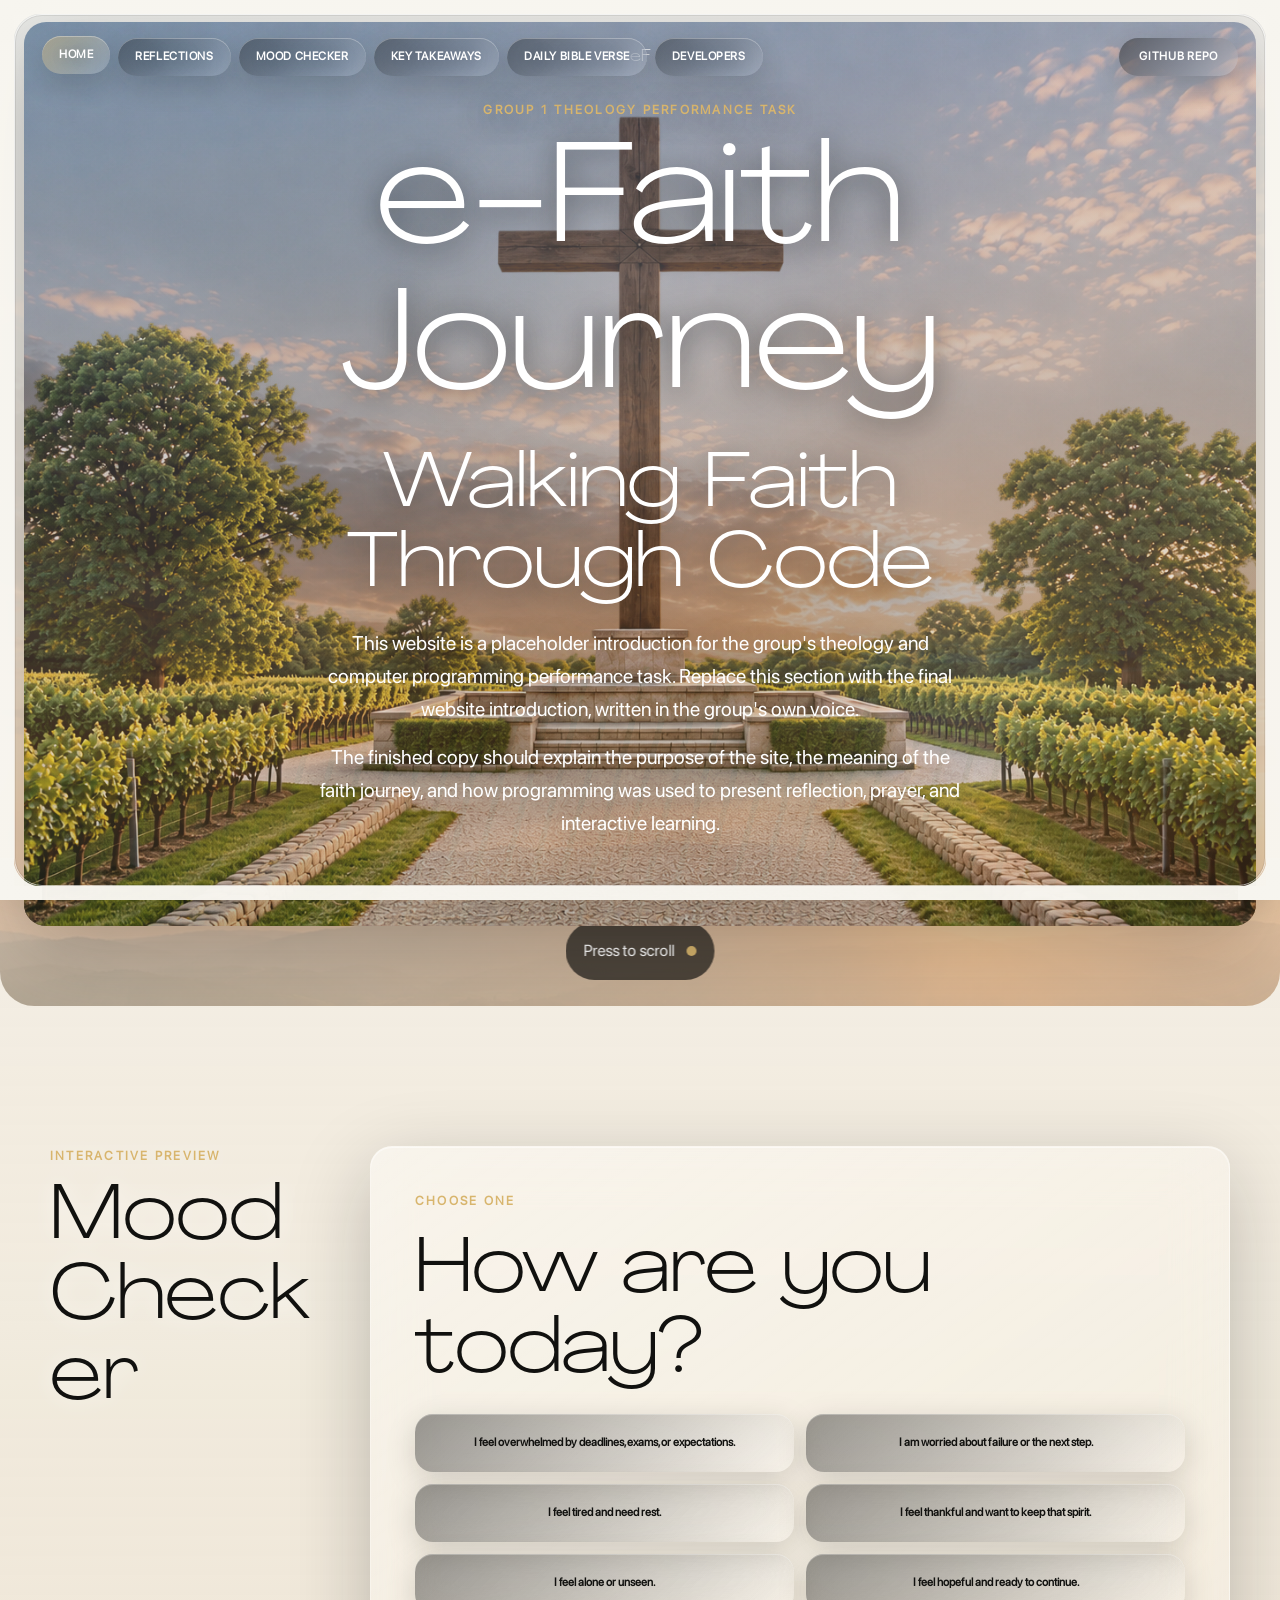
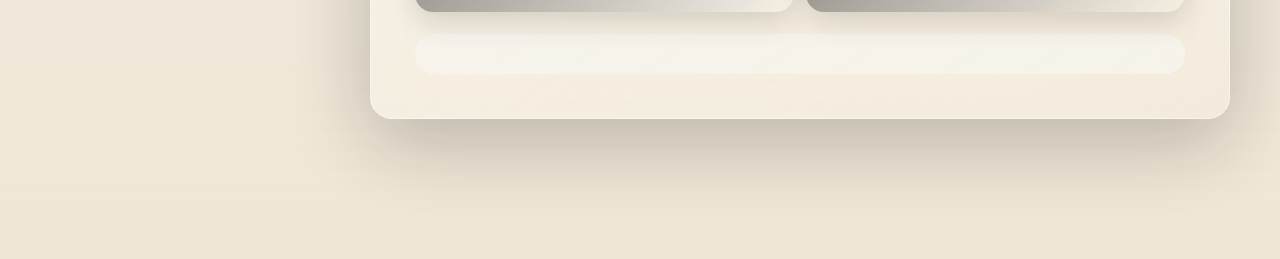
==== index.html @ 8f9a9a92 "Polish site layout and page interactions" ====
<!DOCTYPE html>
<html lang="en">
<head>
    <meta charset="UTF-8">
    <meta name="viewport" content="width=device-width, initial-scale=1.0">
    <title>e-Faith Journey | Home</title>
    <link rel="stylesheet" href="src/css/base.css?v=20260903">
    <link rel="stylesheet" href="src/css/components.css?v=20260903">
    <link rel="stylesheet" href="src/css/pages.css?v=20260903">
</head>
<body data-page="home">
    <div class="page-transition" aria-hidden="true"></div>

    <main>
        <section class="hero home-hero" id="top">
            <div class="hero-card-shell">
                <div class="hero-chrome">
                    <nav class="toc glass-stack" aria-label="Table of contents">
                        <a href="index.html" aria-current="page">HOME</a>
                        <a href="reflections.html">REFLECTIONS</a>
                        <a href="mood-checker.html">MOOD CHECKER</a>
                        <a href="key-takeaways.html">KEY TAKEAWAYS</a>
                        <a href="daily-verse.html">DAILY BIBLE VERSE</a>
                        <a href="developers.html">DEVELOPERS</a>
                    </nav>
                    <span class="hero-monogram" aria-hidden="true">eF</span>
                    <a class="repo-pill" href="https://github.com/sebidc/efaith-journey" target="_blank" rel="noopener">GITHUB REPO</a>
                </div>
                <div class="hero-scene">
                    <img class="hero-cross" src="assets/images/vineyard-cross.jpg" alt="" aria-hidden="true">
                    <div class="hero-scene-copy">
                        <p class="kicker">Group 1 Theology Performance Task</p>
                        <div data-md="content/home.md" data-md-select="title"></div>
                        <div class="hero-copy" data-md="content/home.md" data-md-select="intro"></div>
                    </div>
                </div>
            </div>
            <a class="scroll-indicator" href="#mood-preview" aria-label="Scroll to Mood Checker preview">
                <span>Press to scroll</span>
                <span class="scroll-dot" aria-hidden="true"></span>
            </a>
        </section>

        <section class="section-grid" id="mood-preview">
            <div class="section-heading">
                <p class="kicker">Interactive Preview</p>
                <h2>Mood Checker</h2>
            </div>
            <div class="glass-panel wide">
                <div class="mood-shell compact" data-mood-preview></div>
            </div>
        </section>
    </main>

    <script src="src/js/content.js?v=20260903"></script>
    <script src="src/js/interactions.js?v=20260903"></script>
    <script src="src/js/mood.js?v=20260903"></script>
</body>
</html>
---- src/css/base.css ----
@font-face {
    font-family: "Agrandir Wide";
    src: url("../../assets/fonts/Agrandir-WideLight.otf") format("opentype");
    font-weight: 300;
    font-style: normal;
    font-display: swap;
}

@font-face {
    font-family: "SF Pro Local";
    src: url("../../assets/fonts/SF-Pro-Display-Regular.otf") format("opentype");
    font-weight: 400;
    font-style: normal;
    font-display: swap;
}

:root {
    --ink: #11110f;
    --pearl: #f7f5ef;
    --vine: #586b45;
    --olive: #26321f;
    --gold: #d8b56d;
    --sand: #e8dac2;
    --blue: #0071e3;
    --white-glass: rgba(255, 255, 255, 0.18);
    --dark-glass: rgba(17, 17, 15, 0.52);
    --line-light: rgba(255, 255, 255, 0.34);
    --line-dark: rgba(17, 17, 15, 0.14);
    --shadow-soft: 0 24px 80px rgba(17, 17, 15, 0.24);
    --shadow-tight: 0 14px 40px rgba(17, 17, 15, 0.18);
    --radius: 22px;
    --radius-small: 8px;
    --display: "Agrandir Wide", "SF Pro Local", -apple-system, BlinkMacSystemFont, "Segoe UI", sans-serif;
    --body: "SF Pro Local", -apple-system, BlinkMacSystemFont, "Segoe UI", sans-serif;
}

* {
    box-sizing: border-box;
}

html {
    color: var(--ink);
    background: var(--pearl);
    font-family: var(--body);
    scroll-behavior: smooth;
    text-size-adjust: 100%;
}

body {
    min-height: 100vh;
    margin: 0;
    background:
        linear-gradient(180deg, rgba(247, 245, 239, 0.92), rgba(232, 218, 194, 0.55)),
        url("../../assets/images/dawn-sky.jpg") center top / cover fixed;
    color: var(--ink);
    overflow-x: hidden;
}

body::before {
    content: "";
    position: fixed;
    inset: 0;
    z-index: -1;
    background:
        radial-gradient(circle at 20% 14%, rgba(216, 181, 109, 0.2), transparent 34%),
        linear-gradient(135deg, rgba(38, 50, 31, 0.72), rgba(247, 245, 239, 0.28) 42%, rgba(216, 181, 109, 0.22));
}

.site-frame {
    --frame-size: 14px;
    --frame-radius: 28px;
    --frame-fill: rgba(247, 245, 239, 0.98);
    position: fixed;
    inset: 0;
    z-index: 998;
    pointer-events: none;
    border: 0;
    border-radius: 0;
    box-shadow: 0 0 38px rgba(17, 17, 15, 0.12);
}

.site-frame::before {
    content: "";
    position: absolute;
    inset: 0;
    background:
        linear-gradient(var(--frame-fill), var(--frame-fill)) top / 100% var(--frame-size) no-repeat,
        linear-gradient(var(--frame-fill), var(--frame-fill)) bottom / 100% var(--frame-size) no-repeat,
        linear-gradient(var(--frame-fill), var(--frame-fill)) left / var(--frame-size) 100% no-repeat,
        linear-gradient(var(--frame-fill), var(--frame-fill)) right / var(--frame-size) 100% no-repeat,
        radial-gradient(circle at calc(var(--frame-size) + var(--frame-radius)) calc(var(--frame-size) + var(--frame-radius)), transparent 0 var(--frame-radius), var(--frame-fill) calc(var(--frame-radius) + 1px)) top left / calc(var(--frame-size) + var(--frame-radius)) calc(var(--frame-size) + var(--frame-radius)) no-repeat,
        radial-gradient(circle at calc(100% - var(--frame-size) - var(--frame-radius)) calc(var(--frame-size) + var(--frame-radius)), transparent 0 var(--frame-radius), var(--frame-fill) calc(var(--frame-radius) + 1px)) top right / calc(var(--frame-size) + var(--frame-radius)) calc(var(--frame-size) + var(--frame-radius)) no-repeat,
        radial-gradient(circle at calc(var(--frame-size) + var(--frame-radius)) calc(100% - var(--frame-size) - var(--frame-radius)), transparent 0 var(--frame-radius), var(--frame-fill) calc(var(--frame-radius) + 1px)) bottom left / calc(var(--frame-size) + var(--frame-radius)) calc(var(--frame-size) + var(--frame-radius)) no-repeat,
        radial-gradient(circle at calc(100% - var(--frame-size) - var(--frame-radius)) calc(100% - var(--frame-size) - var(--frame-radius)), transparent 0 var(--frame-radius), var(--frame-fill) calc(var(--frame-radius) + 1px)) bottom right / calc(var(--frame-size) + var(--frame-radius)) calc(var(--frame-size) + var(--frame-radius)) no-repeat;
}

.site-frame::after {
    content: "";
    position: absolute;
    inset: var(--frame-size);
    border: 1px solid rgba(255, 255, 255, 0.62);
    border-radius: var(--frame-radius);
    box-shadow: inset 0 0 0 1px rgba(17, 17, 15, 0.08);
}

main {
    min-height: 100vh;
}

a {
    color: inherit;
}

img {
    display: block;
    max-width: 100%;
}

button,
input,
select,
textarea {
    font: inherit;
}

button {
    cursor: pointer;
}

::selection {
    background: rgba(216, 181, 109, 0.45);
}

.page-transition {
    position: fixed;
    inset: 0;
    z-index: 999;
    pointer-events: none;
    background:
        radial-gradient(circle at 50% 50%, rgba(216, 181, 109, 0.28), transparent 34%),
        rgba(247, 245, 239, 0.74);
    opacity: 0;
    backdrop-filter: blur(0);
    -webkit-backdrop-filter: blur(0);
    transition: opacity 260ms ease, backdrop-filter 260ms ease, -webkit-backdrop-filter 260ms ease;
}

body.is-leaving .page-transition {
    opacity: 1;
    backdrop-filter: blur(18px);
    -webkit-backdrop-filter: blur(18px);
}

.kicker {
    margin: 0 0 12px;
    color: var(--gold);
    font-size: 0.78rem;
    font-weight: 700;
    letter-spacing: 0.18em;
    text-transform: uppercase;
}

h1,
h2,
h3 {
    margin: 0;
    line-height: 1.04;
    max-width: 100%;
    overflow-wrap: anywhere;
}

h1,
h2 {
    font-family: var(--display);
    font-weight: 300;
}

h1 {
    max-width: 900px;
    font-size: clamp(3.2rem, 12vw, 8.8rem);
}

h2 {
    font-size: clamp(2.1rem, 6vw, 5rem);
}

h3 {
    font-size: 1.2rem;
}

p {
    margin: 0;
    line-height: 1.65;
}

.markdown {
    display: grid;
    gap: 16px;
    max-width: 100%;
}

.markdown h1,
.markdown h2 {
    margin-bottom: 4px;
}

.markdown ul,
.markdown ol {
    margin: 0;
    padding-left: 1.2em;
    line-height: 1.65;
}

.markdown blockquote {
    margin: 0;
    padding: 14px 16px;
    border-left: 3px solid var(--gold);
    background: rgba(255, 255, 255, 0.32);
    border-radius: 0 var(--radius-small) var(--radius-small) 0;
}

.loading-copy {
    color: rgba(17, 17, 15, 0.62);
}

@media (prefers-reduced-motion: reduce) {
    *,
    *::before,
    *::after {
        animation-duration: 1ms !important;
        scroll-behavior: auto !important;
        transition-duration: 1ms !important;
    }
}

@media (max-width: 760px) {
    body {
        background-attachment: scroll;
    }

    h1 {
        font-size: clamp(2.7rem, 17vw, 5rem);
    }

    .site-frame {
        --frame-size: 8px;
        --frame-radius: 20px;
        box-shadow: 0 0 28px rgba(17, 17, 15, 0.12);
    }
}
---- src/css/components.css ----
.toc {
    position: static;
    z-index: 100;
    width: auto;
    transform: none;
}

.glass-stack {
    display: flex;
    flex-direction: row;
    justify-content: flex-start;
    gap: 8px;
    padding: 0;
    border-radius: 0;
    background: transparent;
    backdrop-filter: none;
    -webkit-backdrop-filter: none;
}

.glass-stack a,
.glass-button,
.option-button,
.takeaway-form button,
.repo-pill {
    display: inline-flex;
    align-items: center;
    justify-content: center;
    min-height: 36px;
    padding: 8px 16px;
    border: 0;
    border-radius: 999px;
    background: linear-gradient(135deg, rgba(17, 17, 15, 0.42), rgba(255, 255, 255, 0.1));
    color: #fff;
    text-decoration: none;
    font-size: 0.72rem;
    font-weight: 800;
    line-height: 1;
    letter-spacing: 0.05em;
    text-transform: uppercase;
    backdrop-filter: blur(22px) saturate(1.4);
    -webkit-backdrop-filter: blur(22px) saturate(1.4);
    box-shadow: 0 8px 30px rgba(17, 17, 15, 0.16), inset 0 1px 0 rgba(255, 255, 255, 0.28);
    transition: transform 220ms ease, background 220ms ease, border-color 220ms ease;
}

.glass-stack a {
    min-height: 34px;
    padding: 10px 14px;
    border-radius: 0;
    background: transparent;
    box-shadow: none;
    backdrop-filter: none;
    -webkit-backdrop-filter: none;
    text-shadow: 0 2px 18px rgba(17, 17, 15, 0.46);
    white-space: nowrap;
}

.glass-stack a:hover,
.glass-stack a[aria-current="page"],
.glass-button:hover,
.option-button:hover,
.option-button[aria-pressed="true"],
.repo-pill:hover {
    transform: translateY(-2px);
    background: linear-gradient(135deg, rgba(216, 181, 109, 0.42), rgba(255, 255, 255, 0.14));
}

.glass-stack a:hover,
.glass-stack a[aria-current="page"] {
    background: transparent;
    color: var(--gold);
}

.glass-panel {
    border: 1px solid rgba(255, 255, 255, 0.36);
    border-radius: var(--radius);
    background: linear-gradient(145deg, rgba(255, 255, 255, 0.42), rgba(255, 255, 255, 0.18));
    box-shadow: var(--shadow-soft), inset 0 1px 0 rgba(255, 255, 255, 0.5);
    backdrop-filter: blur(26px) saturate(1.24);
    -webkit-backdrop-filter: blur(26px) saturate(1.24);
}

.glass-panel.wide {
    width: 100%;
    max-width: 1120px;
    padding: clamp(22px, 4vw, 44px);
}

.section-grid {
    display: grid;
    grid-template-columns: minmax(170px, 260px) minmax(0, 1fr);
    gap: clamp(22px, 5vw, 60px);
    align-items: start;
    width: min(1180px, calc(100vw - 48px));
    margin: 0 auto;
    padding: clamp(80px, 11vw, 150px) 0;
}

.section-heading {
    position: sticky;
    top: 28px;
    color: var(--ink);
    text-shadow: 0 1px 22px rgba(255, 255, 255, 0.72);
}

.hero,
.page-hero,
.verse-hero {
    position: relative;
    min-height: 100vh;
    display: grid;
    align-items: center;
    padding: 96px 24px 80px;
}

.page-hero {
    width: min(920px, calc(100vw - 48px));
    min-height: 58vh;
    margin: 0 auto;
    color: var(--ink);
    text-shadow: 0 1px 22px rgba(255, 255, 255, 0.72);
}

.compact-hero {
    min-height: 48vh;
}

.page-hero p {
    max-width: 620px;
    margin-top: 18px;
    font-size: clamp(1.05rem, 2.6vw, 1.35rem);
}

.scroll-indicator {
    position: absolute;
    left: 50%;
    bottom: 26px;
    display: inline-flex;
    align-items: center;
    gap: 12px;
    min-height: 58px;
    padding: 12px 18px;
    border-radius: 999px;
    background: rgba(17, 17, 15, 0.68);
    color: #fff;
    text-decoration: none;
    transform: translateX(-50%);
    backdrop-filter: blur(18px);
    -webkit-backdrop-filter: blur(18px);
}

.scroll-dot {
    width: 10px;
    height: 10px;
    border-radius: 999px;
    background: var(--gold);
    animation: scrollPulse 1.6s ease-in-out infinite;
}

@keyframes scrollPulse {
    0%, 100% { transform: translateY(-5px); opacity: 0.55; }
    50% { transform: translateY(5px); opacity: 1; }
}

@media (max-width: 900px) {
    .toc {
        position: static;
        inset: auto;
        width: auto;
        overflow: hidden;
        transform: none;
    }

    .glass-stack {
        flex-direction: row;
        flex-wrap: wrap;
        overflow: hidden;
        max-width: 100%;
        padding: 8px;
        border-radius: 22px;
        background: rgba(17, 17, 15, 0.36);
        backdrop-filter: blur(22px);
        -webkit-backdrop-filter: blur(22px);
    }

    .glass-stack a {
        flex: 1 1 auto;
        min-width: fit-content;
        text-align: center;
        white-space: normal;
    }

    .section-grid {
        grid-template-columns: 1fr;
        width: min(720px, calc(100vw - 32px));
        padding-bottom: 110px;
    }

    .page-hero {
        width: calc(100vw - 32px);
        overflow: hidden;
        padding-right: 0;
        padding-left: 0;
    }

    .page-hero > * {
        max-width: 100%;
    }

    .section-heading {
        position: static;
    }
}

@media (min-width: 901px) {
    body:not([data-page="home"]) .page-hero,
    body:not([data-page="home"]) .section-grid,
    body:not([data-page="home"]) .book-stage {
        width: min(1180px, calc(100vw - 48px));
        max-width: none;
        margin-left: auto;
        margin-right: auto;
    }
}
---- src/css/pages.css ----
.home-hero {
    overflow: hidden;
    border-bottom-left-radius: 34px;
    border-bottom-right-radius: 34px;
    padding: 22px 24px 80px;
    background:
        linear-gradient(180deg, rgba(247, 245, 239, 0.9), rgba(232, 218, 194, 0.68)),
        url("../../assets/images/dawn-sky.jpg") center / cover;
}

.shared-header {
    min-height: 58vh;
    padding-bottom: 34px;
}

.hero-card-shell {
    position: relative;
    z-index: 1;
    width: 100%;
    max-width: none;
    margin: 0 auto;
    padding: 0;
    border: 0;
    border-radius: 30px;
    background: transparent;
    box-shadow: var(--shadow-soft);
}

.hero-chrome {
    position: absolute;
    top: 16px;
    left: 18px;
    right: 18px;
    z-index: 4;
    display: flex;
    gap: clamp(12px, 2vw, 24px);
    align-items: center;
    justify-content: space-between;
    color: #fff;
}

.hero-pills {
    display: flex;
    gap: 8px;
    flex-wrap: wrap;
}

.hero-monogram {
    position: absolute;
    left: 50%;
    transform: translateX(-50%);
    font-family: var(--display);
    color: rgba(255, 255, 255, 0.78);
}

.repo-pill {
    flex: 0 0 auto;
    display: inline-flex;
    align-items: center;
    justify-content: center;
    justify-self: end;
    min-height: 38px;
    padding: 11px 20px;
    border: 0;
    border-radius: 999px;
    background: linear-gradient(135deg, rgba(17, 17, 15, 0.46), rgba(255, 255, 255, 0.16));
    color: #fff;
    text-decoration: none;
    font-size: 0.72rem;
    font-weight: 800;
    line-height: 1;
    letter-spacing: 0.06em;
    text-transform: uppercase;
    box-shadow: 0 10px 28px rgba(17, 17, 15, 0.18);
    backdrop-filter: blur(18px) saturate(1.35);
    -webkit-backdrop-filter: blur(18px) saturate(1.35);
}

.hero-chrome .glass-stack a {
    min-height: 38px;
    padding: 12px 17px;
    border: 0;
    border-radius: 999px;
    background: linear-gradient(135deg, rgba(17, 17, 15, 0.38), rgba(255, 255, 255, 0.16));
    color: #fff;
    box-shadow: 0 10px 28px rgba(17, 17, 15, 0.16), inset 0 1px 0 rgba(255, 255, 255, 0.3);
    text-decoration: none;
    text-shadow: 0 2px 18px rgba(17, 17, 15, 0.46);
    backdrop-filter: blur(18px) saturate(1.35);
    -webkit-backdrop-filter: blur(18px) saturate(1.35);
}

.hero-chrome .glass-stack {
    flex: 1 1 auto;
    min-width: 0;
}

.hero-chrome .glass-stack a:hover,
.hero-chrome .glass-stack a[aria-current="page"] {
    background: linear-gradient(135deg, rgba(216, 181, 109, 0.46), rgba(255, 255, 255, 0.18));
    color: #fff;
}

.hero-scene {
    position: relative;
    min-height: min(650px, calc(100vh - 160px));
    overflow: hidden;
    border-radius: 22px;
    background:
        linear-gradient(180deg, rgba(185, 199, 214, 0.18), rgba(240, 182, 127, 0.16)),
        url("../../assets/images/dawn-sky.jpg") center / cover;
}

.shared-header .hero-scene {
    min-height: 360px;
}

.hero-cross {
    position: absolute;
    inset: 0;
    z-index: 1;
    width: 100%;
    height: 100%;
    object-fit: cover;
    object-position: center 54%;
    opacity: 0.64;
    filter: saturate(0.88) contrast(1.04);
    pointer-events: none;
}

.hero-scene::before {
    content: "";
    position: absolute;
    left: 0;
    right: 0;
    bottom: 0;
    z-index: 1;
    height: 36%;
    background:
        linear-gradient(10deg, rgba(88, 107, 69, 0.42), transparent 72%),
        repeating-linear-gradient(105deg, rgba(88, 107, 69, 0.24) 0 6px, rgba(216, 181, 109, 0.08) 6px 10px, transparent 10px 28px);
    clip-path: polygon(0 56%, 50% 20%, 100% 56%, 100% 100%, 0 100%);
}

.hero-scene::after {
    content: "";
    position: absolute;
    inset: 0;
    background:
        radial-gradient(circle at 50% 30%, rgba(255, 255, 255, 0.16), transparent 28%),
        linear-gradient(180deg, rgba(17, 17, 15, 0.04), rgba(17, 17, 15, 0.36));
}

.hero-scene-copy {
    position: relative;
    z-index: 2;
    display: grid;
    place-items: center;
    min-height: inherit;
    padding: 78px 24px 86px;
    color: #fff;
    text-align: center;
    text-shadow: 0 4px 28px rgba(17, 17, 15, 0.54);
}

.hero-scene-copy .markdown {
    justify-items: center;
}

.hero-copy {
    width: min(640px, 100%);
    margin: 18px auto 0;
    font-size: clamp(1rem, 2vw, 1.24rem);
}

.mood-shell {
    display: grid;
    gap: 22px;
}

@media (min-width: 901px) {
    .mood-shell:not(.compact),
    .takeaway-form {
        min-height: 520px;
    }

    .mood-shell:not(.compact) .mood-options {
        gap: 18px;
    }

    .mood-shell:not(.compact) .option-button {
        min-height: 92px;
        padding: 22px 24px;
        font-size: 1.06rem;
    }

    .takeaway-form {
        align-content: center;
    }

    body[data-page="mood"] .section-grid,
    body[data-page="takeaways"] .section-grid {
        grid-template-columns: 1fr;
        width: min(1120px, calc(100vw - 64px));
    }

    body[data-page="mood"] .section-heading,
    body[data-page="takeaways"] .section-heading {
        position: static;
    }
}

@media (min-width: 1500px) {
    .hero-card-shell {
        width: 100%;
    }
}

.mood-question {
    display: grid;
    gap: 8px;
}

.mood-options {
    display: grid;
    grid-template-columns: repeat(2, minmax(0, 1fr));
    gap: 12px;
}

.option-button {
    min-height: 58px;
    padding: 14px 18px;
    color: var(--ink);
    text-align: left;
    border-radius: 18px;
    text-transform: none;
    letter-spacing: 0;
    line-height: 1.35;
}

.mood-result {
    display: grid;
    grid-template-columns: 120px minmax(0, 1fr);
    gap: 20px;
    align-items: center;
    padding: 20px;
    border-radius: 20px;
    background: rgba(247, 245, 239, 0.7);
}

.emotion-art {
    display: grid;
    place-items: center;
    aspect-ratio: 1;
    border-radius: 50%;
    background: radial-gradient(circle at 35% 28%, rgba(255, 255, 255, 0.9), rgba(216, 181, 109, 0.42) 42%, rgba(88, 107, 69, 0.76));
    color: var(--olive);
    font-family: var(--display);
    font-size: 3rem;
}

.book-page {
    min-height: 100vh;
    padding: clamp(72px, 9vw, 120px) 24px;
}

.book-stage {
    display: grid;
    grid-template-columns: minmax(0, 1020px);
    gap: 0;
    align-items: stretch;
    justify-content: center;
    width: min(1100px, calc(100vw - 48px));
    margin: 0 auto;
}

.bible-cover {
    min-height: 620px;
    padding: 34px;
    border-radius: 18px 26px 26px 18px;
    background:
        linear-gradient(90deg, rgba(17, 17, 15, 0.46), transparent 14%),
        radial-gradient(circle at 30% 18%, #6b4327, #3a2114 54%, #1a0e09);
    color: var(--sand);
    box-shadow: var(--shadow-soft), inset 12px 0 28px rgba(0, 0, 0, 0.42);
    border: 1px solid rgba(216, 181, 109, 0.35);
    transition: transform 520ms cubic-bezier(0.24, 0.74, 0.24, 1), opacity 520ms ease;
}

.bible-cover.is-open {
    transform: rotateY(-10deg) translateX(-8px);
}

.cover-mark {
    display: inline-flex;
    margin-bottom: 26px;
    color: var(--gold);
    letter-spacing: 0.22em;
    text-transform: uppercase;
    font-size: 0.76rem;
}

.bible-cover h1 {
    font-size: clamp(2.4rem, 4vw, 3.15rem);
    overflow-wrap: normal;
    word-break: normal;
}

.bible-cover p {
    margin-top: 24px;
    color: rgba(232, 218, 194, 0.82);
}

.book-reader {
    min-height: 620px;
    padding: clamp(20px, 3vw, 34px);
    min-width: 0;
    border-radius: 26px;
    background:
        linear-gradient(90deg, rgba(17, 17, 15, 0.5), transparent 8%, transparent 92%, rgba(17, 17, 15, 0.36)),
        radial-gradient(circle at 28% 18%, rgba(134, 82, 45, 0.9), rgba(58, 33, 20, 0.96) 56%, rgba(26, 14, 9, 0.98));
    border: 1px solid rgba(216, 181, 109, 0.38);
    box-shadow: var(--shadow-soft), inset 0 0 0 8px rgba(17, 17, 15, 0.14);
}

.flip-book {
    position: relative;
    display: grid;
    grid-template-columns: 1fr 1fr;
    gap: 0;
    perspective: 1600px;
    min-height: 520px;
    padding: 18px;
    border-radius: 20px;
    background:
        linear-gradient(90deg, rgba(216, 181, 109, 0.22), transparent 48%, rgba(17, 17, 15, 0.18) 50%, transparent 52%, rgba(216, 181, 109, 0.2)),
        rgba(26, 14, 9, 0.38);
    box-shadow: inset 0 0 48px rgba(0, 0, 0, 0.22);
}

.book-spread {
    min-height: 500px;
    padding: clamp(20px, 4vw, 42px);
    border-radius: 16px;
    background:
        radial-gradient(circle at 18% 14%, rgba(255, 255, 255, 0.34), transparent 32%),
        linear-gradient(90deg, rgba(58, 33, 20, 0.12), transparent 7%, transparent 93%, rgba(58, 33, 20, 0.1)),
        #efe0bf;
    color: #2d2018;
    box-shadow: inset 0 0 0 1px rgba(90, 58, 34, 0.16), inset 0 0 28px rgba(90, 58, 34, 0.12);
    min-width: 0;
}

.book-page-left {
    border-radius: 16px 0 0 16px;
    background:
        linear-gradient(90deg, rgba(58, 33, 20, 0.16), transparent 12%),
        #e6d2aa;
}

.book-page-right {
    border-radius: 0 16px 16px 0;
}

.book-page-left::after {
    content: "Use the arrows below to turn pages.";
    display: block;
    margin-top: 20px;
    color: rgba(45, 32, 24, 0.56);
    font-size: 0.94rem;
}

.turning-page {
    position: absolute;
    top: 0;
    left: 50%;
    width: 50%;
    height: 100%;
    border-radius: 0 16px 16px 0;
    background: #efe0bf;
    transform-origin: left center;
    pointer-events: none;
    opacity: 0;
    box-shadow: var(--shadow-tight);
}

.flip-book.is-cover-page {
    grid-template-columns: 1fr;
}

.flip-book.is-cover-page .book-page-left {
    display: none;
}

.flip-book.is-cover-page .book-page-right {
    border-radius: 18px;
    min-height: 520px;
    background:
        linear-gradient(90deg, rgba(17, 17, 15, 0.52), transparent 14%),
        radial-gradient(circle at 28% 18%, #7a4a29, #3a2114 54%, #1a0e09);
    color: var(--sand);
    box-shadow: inset 12px 0 32px rgba(0, 0, 0, 0.44), inset 0 0 0 1px rgba(216, 181, 109, 0.34);
}

.book-cover-page {
    display: grid;
    align-content: center;
    min-height: 420px;
}

.book-cover-page h1 {
    color: var(--sand);
    font-size: clamp(2.8rem, 8vw, 6rem);
}

.book-cover-page p:not(.cover-mark) {
    max-width: 520px;
    margin-top: 24px;
    color: rgba(232, 218, 194, 0.82);
}

.book-cover-page.back {
    text-align: right;
    justify-items: end;
}

.flip-book.is-turning .turning-page {
    animation: bookTurn 560ms cubic-bezier(0.24, 0.74, 0.24, 1);
}

@keyframes bookTurn {
    0% { opacity: 1; transform: rotateY(0deg); }
    52% { opacity: 1; }
    100% { opacity: 0; transform: rotateY(-178deg); }
}

.book-controls {
    display: flex;
    justify-content: center;
    align-items: center;
    gap: 14px;
    margin-top: 18px;
}

.book-controls .glass-button {
    padding: 10px 16px;
    color: var(--ink);
    border-color: rgba(17, 17, 15, 0.16);
}

.book-spread h1 {
    font-size: clamp(2rem, 3.8vw, 2.7rem);
    overflow-wrap: normal;
    word-break: normal;
}

.book-spread.is-swapping {
    animation: pageSwap 260ms ease;
}

@keyframes pageSwap {
    from { opacity: 0; transform: translateX(14px); }
    to { opacity: 1; transform: translateX(0); }
}

.resume-grid {
    display: grid;
    grid-template-columns: repeat(2, minmax(0, 1fr));
    gap: 18px;
    min-width: 0;
}

.resume-card {
    min-height: 390px;
    padding: 14px;
    border-radius: 18px;
    overflow: hidden;
    background: rgba(247, 245, 239, 0.86);
    border: 1px solid rgba(255, 255, 255, 0.5);
    box-shadow: var(--shadow-tight);
    text-align: left;
    transition: transform 220ms ease, box-shadow 220ms ease;
}

.resume-card:hover,
.resume-card[aria-pressed="true"] {
    transform: translateY(-4px);
    box-shadow: var(--shadow-soft);
}

.resume-card img {
    width: 100%;
    aspect-ratio: 3 / 4.2;
    object-fit: contain;
    background: #fff;
    border-radius: 12px;
}

.resume-card span {
    display: block;
    padding: 0 2px 12px;
    color: var(--ink);
    font-weight: 800;
}

.developer-console {
    display: grid;
    grid-template-columns: minmax(0, 1fr) minmax(280px, 360px);
    gap: 22px;
    align-items: start;
}

.member-avatar {
    display: grid;
    place-items: center;
    width: 54px;
    height: 54px;
    margin-bottom: 18px;
    border-radius: 50%;
    background: linear-gradient(135deg, var(--olive), var(--vine));
    color: #fff;
    font-weight: 800;
}

.developer-detail {
    position: sticky;
    top: 90px;
    background: rgba(17, 17, 15, 0.72);
}

.developer-detail.is-open {
    animation: developerSlide 340ms ease;
}

@keyframes developerSlide {
    from { opacity: 0; transform: translateX(28px); }
    to { opacity: 1; transform: translateX(0); }
}

.developer-detail .markdown {
    gap: 8px;
}

.developer-detail h1,
.developer-detail h2 {
    font-family: var(--body);
    font-size: clamp(1.8rem, 4vw, 3rem);
    font-weight: 800;
}

.resume-dock {
    display: grid;
    grid-template-columns: 260px minmax(0, 1fr);
    gap: 20px;
    align-items: stretch;
    width: min(920px, 100%);
    max-width: 100%;
    min-width: 0;
}

.resume-thumb {
    border: 0;
    padding: 0;
    border-radius: 20px;
    overflow: hidden;
    box-shadow: var(--shadow-soft);
    background: var(--pearl);
}

.resume-thumb img {
    width: 100%;
    height: 100%;
    object-fit: cover;
}

.resume-detail {
    display: grid;
    align-content: center;
    gap: 18px;
    min-height: 360px;
    padding: clamp(22px, 4vw, 42px);
    border-radius: 22px;
    background: rgba(17, 17, 15, 0.62);
    color: #fff;
    transform: translateX(18px);
    opacity: 0;
    transition: transform 320ms ease, opacity 320ms ease;
    min-width: 0;
}

.resume-detail h1,
.resume-detail h2 {
    font-size: clamp(1.8rem, 4vw, 3.2rem);
}

.resume-detail.is-open {
    transform: translateX(0);
    opacity: 1;
}

.resume-link {
    display: inline-flex;
    width: fit-content;
    padding: 11px 18px;
    border-radius: 999px;
    background: var(--blue);
    color: #fff;
    text-decoration: none;
}

.takeaway-form {
    display: grid;
    gap: 18px;
}

.question-card {
    display: grid;
    gap: 14px;
    padding: clamp(18px, 3vw, 26px);
    border-radius: 18px;
    background: rgba(247, 245, 239, 0.72);
    border: 1px solid rgba(255, 255, 255, 0.48);
    box-shadow: inset 0 1px 0 rgba(255, 255, 255, 0.5);
}

.question-card legend {
    margin-bottom: 12px;
    line-height: 1.35;
}

.choice-label {
    display: grid;
    grid-template-columns: auto 1fr;
    gap: 12px;
    align-items: center;
    padding: 12px 14px;
    border-radius: 14px;
    background: rgba(255, 255, 255, 0.34);
    line-height: 1.45;
}

.choice-label input {
    margin-top: 4px;
    accent-color: var(--vine);
}

.takeaway-form button {
    justify-self: start;
    padding: 12px 20px;
    color: var(--ink);
    border-color: rgba(17, 17, 15, 0.18);
}

.takeaway-result {
    margin-top: 18px;
    padding: 20px;
    border-radius: 18px;
    background: rgba(38, 50, 31, 0.84);
    color: #fff;
}

.verse-hero {
    min-height: 100vh;
    place-items: center;
    background:
        linear-gradient(180deg, rgba(17, 17, 15, 0.12), rgba(17, 17, 15, 0.52)),
        url("../../assets/images/dawn-sky.jpg") center / cover;
}

.verse-card {
    width: min(780px, calc(100vw - 48px));
    padding: clamp(28px, 6vw, 64px);
    color: var(--ink);
    background: linear-gradient(145deg, rgba(255, 255, 255, 0.62), rgba(247, 245, 239, 0.34));
}

.verse-card h1 {
    font-size: clamp(2rem, 5vw, 4.2rem);
}

.verse-card p {
    margin-top: 18px;
    font-size: clamp(1.05rem, 2.5vw, 1.35rem);
}

.verse-meta {
    color: rgba(17, 17, 15, 0.62);
}

@media (max-width: 900px) {
    .mood-options,
    .book-stage,
    .resume-dock,
    .developer-console,
    .flip-book {
        grid-template-columns: 1fr;
    }

    .bible-cover,
    .book-reader {
        min-height: auto;
    }

    .resume-grid {
        grid-template-columns: repeat(2, minmax(0, 1fr));
    }

    .book-page-left {
        display: none;
    }

    .book-page-right {
        border-radius: 16px;
    }

    .turning-page {
        left: 0;
        width: 100%;
    }

    .developer-detail {
        position: static;
    }
}

@media (max-width: 1100px) {
    .resume-dock {
        grid-template-columns: 1fr;
    }
}

@media (max-width: 620px) {
    .home-hero {
        min-height: 94vh;
    }

    .resume-grid {
        grid-template-columns: 1fr;
    }

    .mood-result {
        grid-template-columns: 1fr;
    }

    .resume-detail {
        transform: translateY(12px);
    }

    .resume-detail.is-open {
        transform: translateY(0);
    }
}
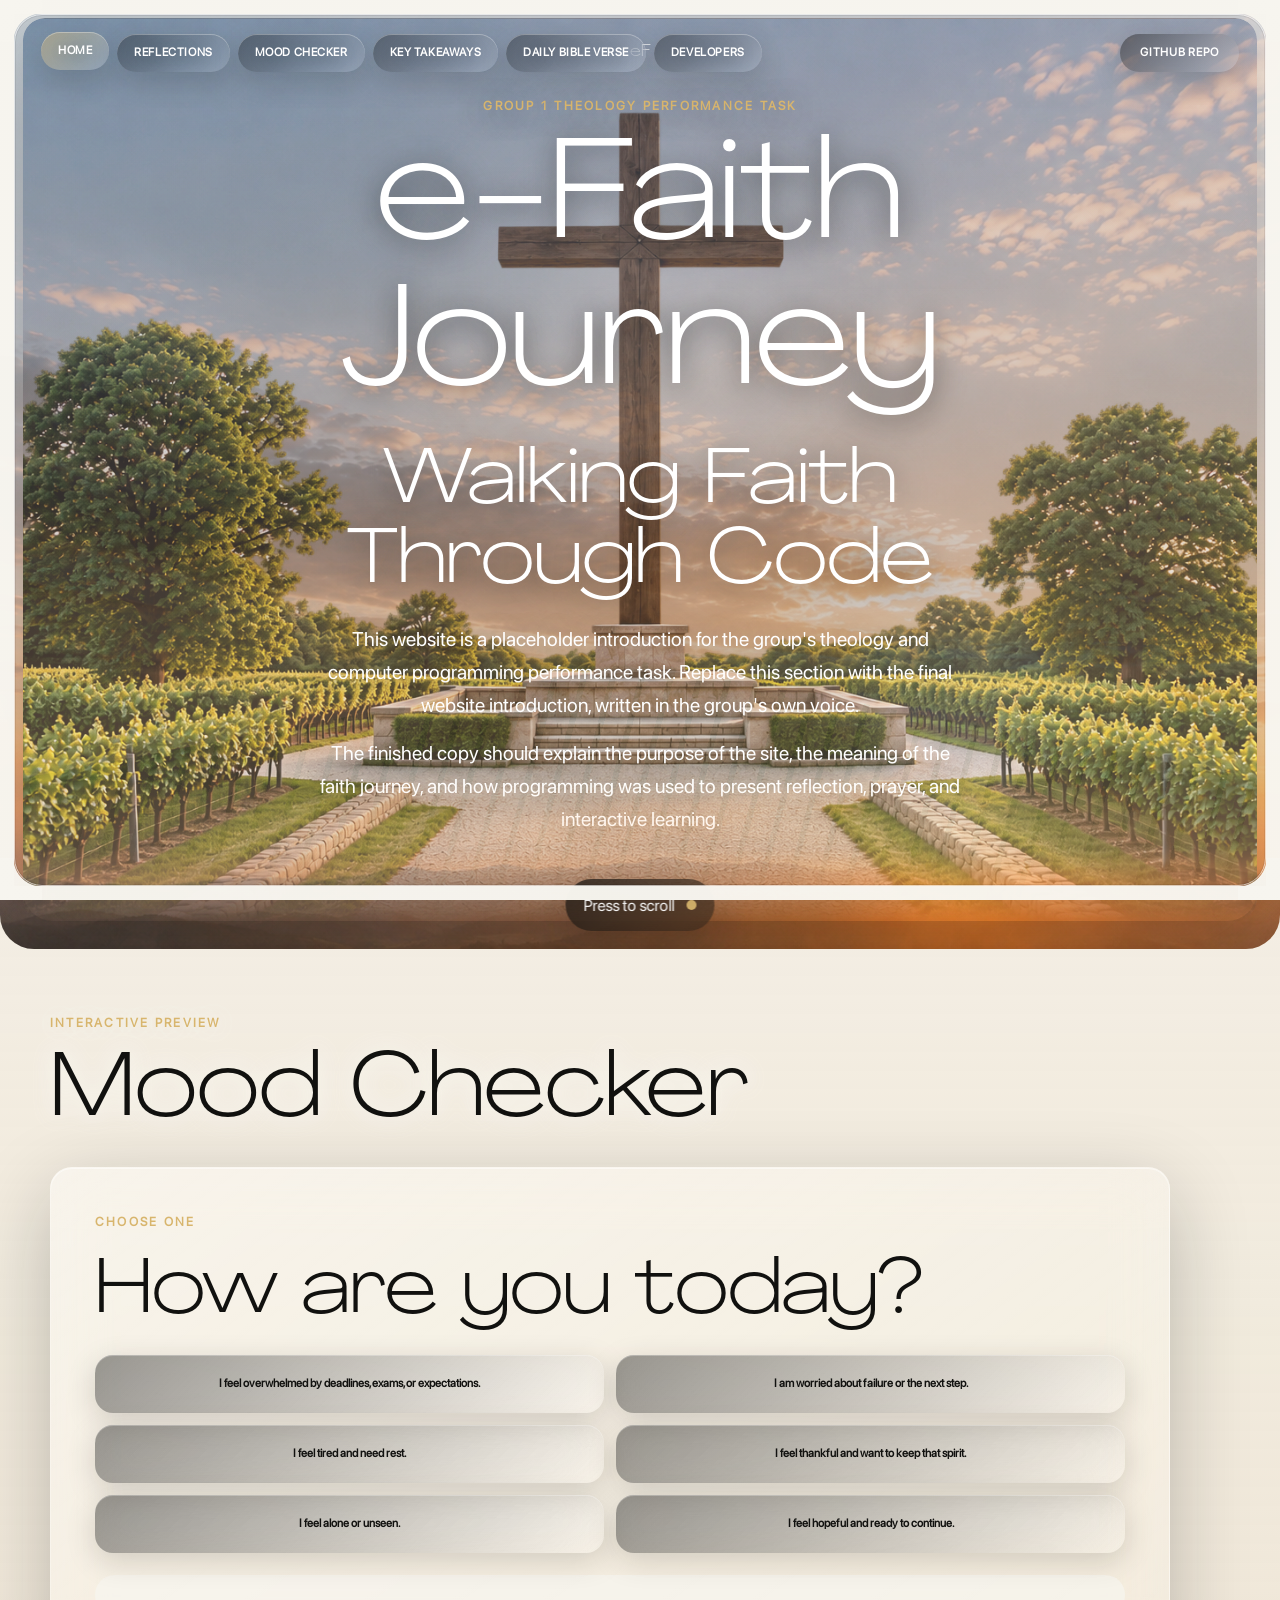
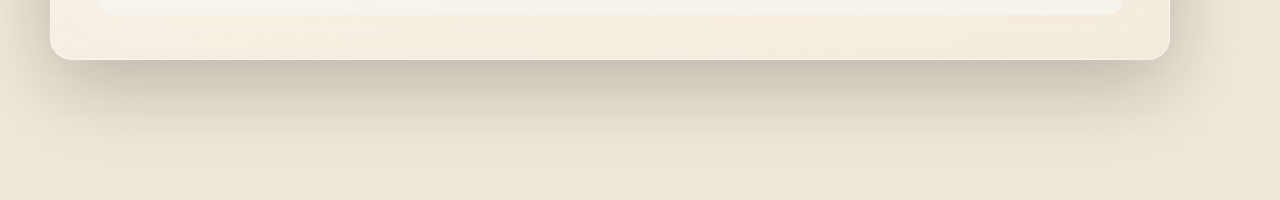
==== commit abaa1dc7: "Refine layout spacing and section flow" ====
--- a/index.html
+++ b/index.html
@@ -4,9 +4,9 @@
     <meta charset="UTF-8">
     <meta name="viewport" content="width=device-width, initial-scale=1.0">
     <title>e-Faith Journey | Home</title>
-    <link rel="stylesheet" href="src/css/base.css?v=20260903">
-    <link rel="stylesheet" href="src/css/components.css?v=20260903">
-    <link rel="stylesheet" href="src/css/pages.css?v=20260903">
+    <link rel="stylesheet" href="src/css/base.css?v=20260903b">
+    <link rel="stylesheet" href="src/css/components.css?v=20260903b">
+    <link rel="stylesheet" href="src/css/pages.css?v=20260903b">
 </head>
 <body data-page="home">
     <div class="page-transition" aria-hidden="true"></div>
@@ -52,8 +52,8 @@
         </section>
     </main>
 
-    <script src="src/js/content.js?v=20260903"></script>
-    <script src="src/js/interactions.js?v=20260903"></script>
-    <script src="src/js/mood.js?v=20260903"></script>
+    <script src="src/js/content.js?v=20260903b"></script>
+    <script src="src/js/interactions.js?v=20260903b"></script>
+    <script src="src/js/mood.js?v=20260903b"></script>
 </body>
 </html>
--- a/src/css/pages.css
+++ b/src/css/pages.css
@@ -1,16 +1,19 @@
 .home-hero {
+    position: relative;
+    display: block;
+    min-height: auto;
     overflow: hidden;
     border-bottom-left-radius: 34px;
     border-bottom-right-radius: 34px;
-    padding: 22px 24px 80px;
-    background:
-        linear-gradient(180deg, rgba(247, 245, 239, 0.9), rgba(232, 218, 194, 0.68)),
+    padding: clamp(12px, 1.4vw, 20px) clamp(14px, 1.8vw, 24px) 28px;
+    background:
+        linear-gradient(180deg, rgba(247, 245, 239, 0.64), rgba(232, 218, 194, 0.12) 68%, rgba(247, 245, 239, 0)),
         url("../../assets/images/dawn-sky.jpg") center / cover;
 }
 
 .shared-header {
-    min-height: 58vh;
-    padding-bottom: 34px;
+    min-height: auto;
+    padding-bottom: 26px;
 }
 
 .hero-card-shell {
@@ -26,6 +29,14 @@
     box-shadow: var(--shadow-soft);
 }
 
+.home-hero .scroll-indicator {
+    bottom: 18px;
+    z-index: 5;
+    min-height: 52px;
+    background: linear-gradient(135deg, rgba(17, 17, 15, 0.7), rgba(17, 17, 15, 0.42));
+    box-shadow: 0 18px 46px rgba(17, 17, 15, 0.18);
+}
+
 .hero-chrome {
     position: absolute;
     top: 16px;
@@ -109,10 +120,12 @@
     background:
         linear-gradient(180deg, rgba(185, 199, 214, 0.18), rgba(240, 182, 127, 0.16)),
         url("../../assets/images/dawn-sky.jpg") center / cover;
+    mask-image: linear-gradient(180deg, #000 0%, #000 84%, rgba(0, 0, 0, 0.82) 92%, transparent 100%);
+    -webkit-mask-image: linear-gradient(180deg, #000 0%, #000 84%, rgba(0, 0, 0, 0.82) 92%, transparent 100%);
 }
 
 .shared-header .hero-scene {
-    min-height: 360px;
+    min-height: clamp(300px, 34vw, 420px);
 }
 
 .hero-cross {
@@ -148,7 +161,7 @@
     inset: 0;
     background:
         radial-gradient(circle at 50% 30%, rgba(255, 255, 255, 0.16), transparent 28%),
-        linear-gradient(180deg, rgba(17, 17, 15, 0.04), rgba(17, 17, 15, 0.36));
+        linear-gradient(180deg, rgba(17, 17, 15, 0.04), rgba(17, 17, 15, 0.18) 62%, rgba(247, 245, 239, 0.76) 100%);
 }
 
 .hero-scene-copy {
@@ -176,6 +189,37 @@
 .mood-shell {
     display: grid;
     gap: 22px;
+}
+
+body[data-page="home"] #mood-preview,
+.developers-board {
+    grid-template-columns: 1fr;
+    gap: 28px;
+    align-items: start;
+}
+
+body[data-page="home"] #mood-preview {
+    padding-top: clamp(34px, 5vw, 64px);
+}
+
+.developers-board {
+    padding-top: clamp(38px, 5vw, 72px);
+}
+
+body[data-page="home"] #mood-preview .section-heading,
+.developers-board .section-heading {
+    position: static;
+    width: min(760px, 100%);
+}
+
+body[data-page="home"] #mood-preview .glass-panel,
+.developers-board .developer-console {
+    width: 100%;
+}
+
+body[data-page="home"] #mood-preview .section-heading h2,
+.developers-board .section-heading h2 {
+    font-size: clamp(2.7rem, 7vw, 5.6rem);
 }
 
 @media (min-width: 901px) {
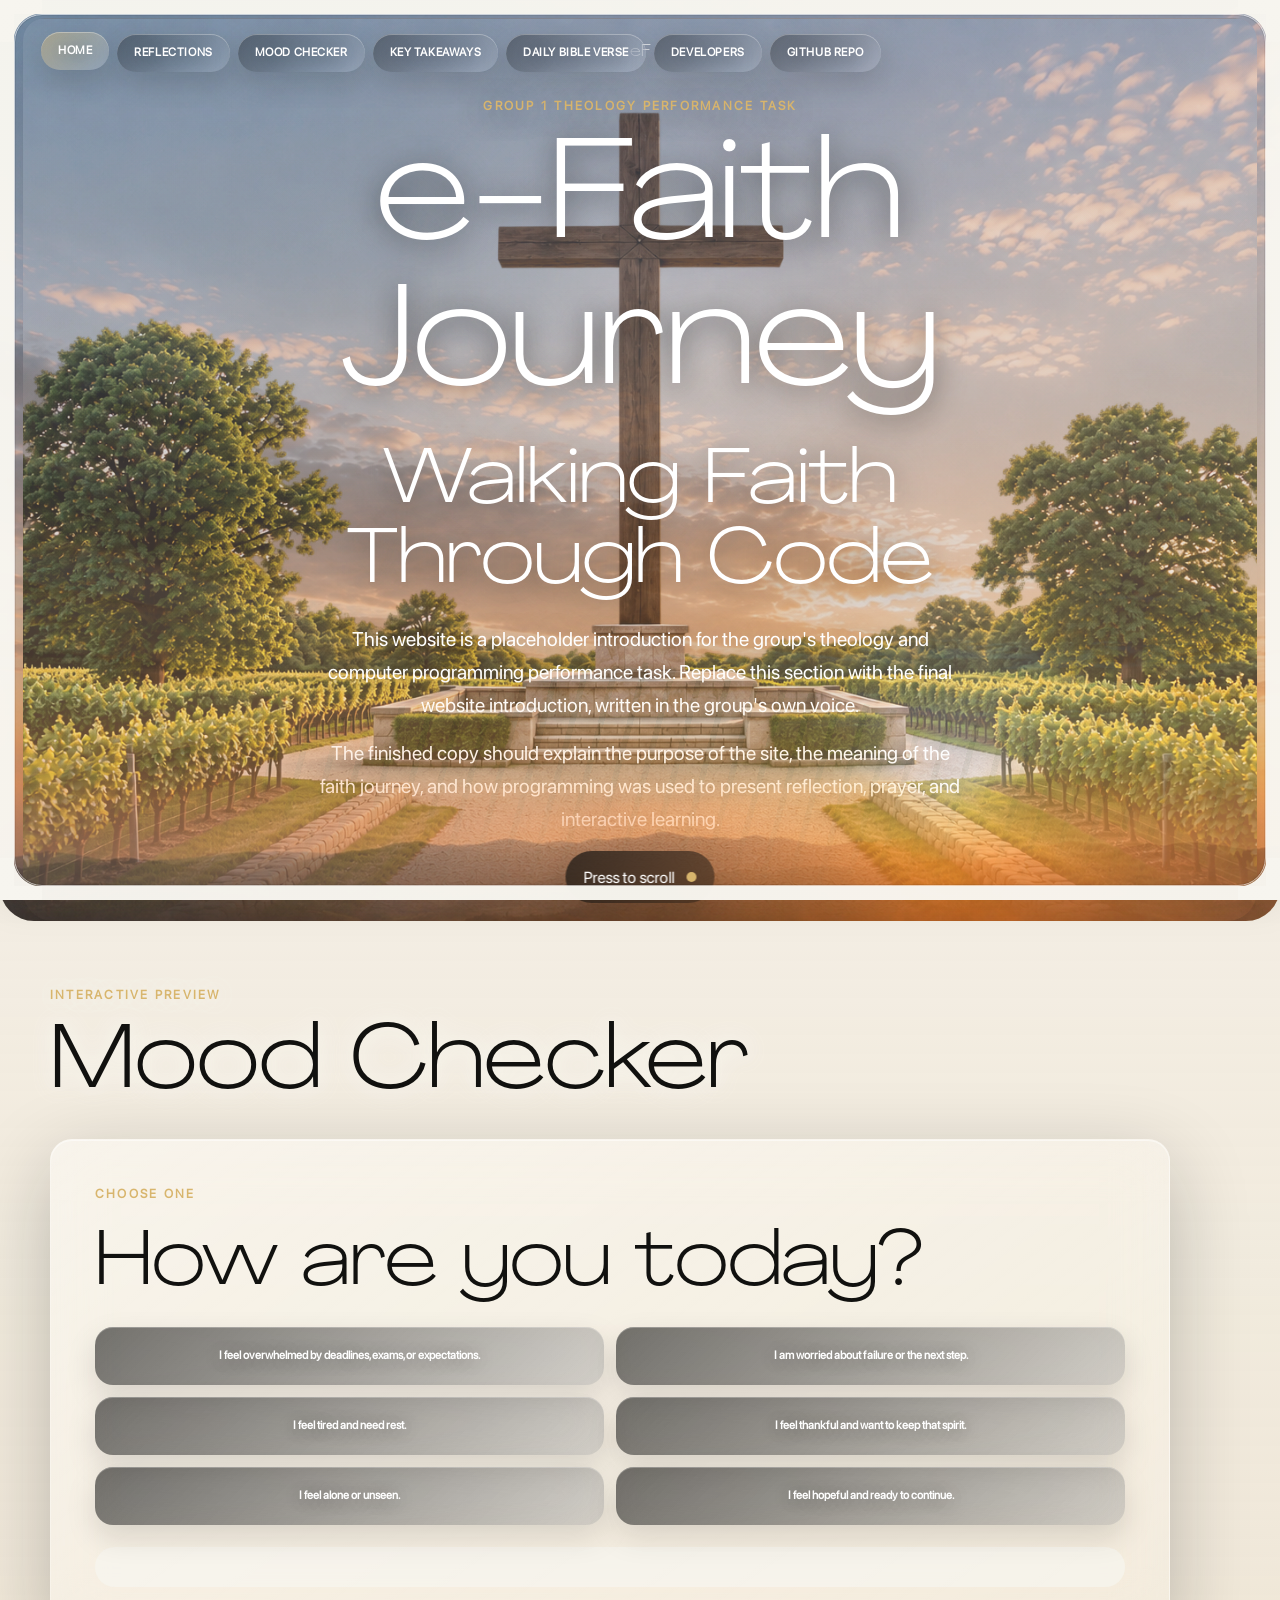
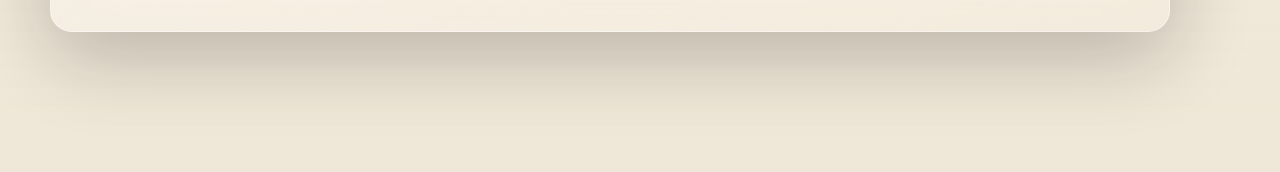
==== commit ff3be03c: "Refactor code structure for improved readability and maintainability" ====
--- a/index.html
+++ b/index.html
@@ -4,9 +4,9 @@
     <meta charset="UTF-8">
     <meta name="viewport" content="width=device-width, initial-scale=1.0">
     <title>e-Faith Journey | Home</title>
-    <link rel="stylesheet" href="src/css/base.css?v=20260903b">
-    <link rel="stylesheet" href="src/css/components.css?v=20260903b">
-    <link rel="stylesheet" href="src/css/pages.css?v=20260903b">
+    <link rel="stylesheet" href="src/css/base.css?v=20260903ac">
+    <link rel="stylesheet" href="src/css/components.css?v=20260903ac">
+    <link rel="stylesheet" href="src/css/pages.css?v=20260903ac">
 </head>
 <body data-page="home">
     <div class="page-transition" aria-hidden="true"></div>
@@ -22,9 +22,10 @@
                         <a href="key-takeaways.html">KEY TAKEAWAYS</a>
                         <a href="daily-verse.html">DAILY BIBLE VERSE</a>
                         <a href="developers.html">DEVELOPERS</a>
+                        <a href="https://github.com/sebidc/efaith-journey" target="_blank" rel="noopener">GITHUB REPO</a>
+
                     </nav>
                     <span class="hero-monogram" aria-hidden="true">eF</span>
-                    <a class="repo-pill" href="https://github.com/sebidc/efaith-journey" target="_blank" rel="noopener">GITHUB REPO</a>
                 </div>
                 <div class="hero-scene">
                     <img class="hero-cross" src="assets/images/vineyard-cross.jpg" alt="" aria-hidden="true">
@@ -52,8 +53,8 @@
         </section>
     </main>
 
-    <script src="src/js/content.js?v=20260903b"></script>
-    <script src="src/js/interactions.js?v=20260903b"></script>
-    <script src="src/js/mood.js?v=20260903b"></script>
+    <script src="src/js/content.js?v=20260903ac"></script>
+    <script src="src/js/interactions.js?v=20260903ac"></script>
+    <script src="src/js/mood.js?v=20260903ac"></script>
 </body>
 </html>
--- a/src/css/base.css
+++ b/src/css/base.css
@@ -54,6 +54,12 @@
         url("../../assets/images/dawn-sky.jpg") center top / cover fixed;
     color: var(--ink);
     overflow-x: hidden;
+    opacity: 1;
+    transition: opacity 320ms ease;
+}
+
+body.is-entering {
+    opacity: 0;
 }
 
 body::before {
@@ -142,7 +148,7 @@
     opacity: 0;
     backdrop-filter: blur(0);
     -webkit-backdrop-filter: blur(0);
-    transition: opacity 260ms ease, backdrop-filter 260ms ease, -webkit-backdrop-filter 260ms ease;
+    transition: opacity 340ms cubic-bezier(0.22, 0.72, 0.24, 1), backdrop-filter 340ms ease, -webkit-backdrop-filter 340ms ease;
 }
 
 body.is-leaving .page-transition {
--- a/src/css/components.css
+++ b/src/css/components.css
@@ -46,11 +46,11 @@
 .glass-stack a {
     min-height: 34px;
     padding: 10px 14px;
-    border-radius: 0;
-    background: transparent;
-    box-shadow: none;
-    backdrop-filter: none;
-    -webkit-backdrop-filter: none;
+    border-radius: 999px;
+    background: linear-gradient(135deg, rgba(17, 17, 15, 0.38), rgba(255, 255, 255, 0.16));
+    box-shadow: 0 10px 28px rgba(17, 17, 15, 0.16), inset 0 1px 0 rgba(255, 255, 255, 0.3);
+    backdrop-filter: blur(18px) saturate(1.35);
+    -webkit-backdrop-filter: blur(18px) saturate(1.35);
     text-shadow: 0 2px 18px rgba(17, 17, 15, 0.46);
     white-space: nowrap;
 }
@@ -67,8 +67,8 @@
 
 .glass-stack a:hover,
 .glass-stack a[aria-current="page"] {
-    background: transparent;
-    color: var(--gold);
+    background: linear-gradient(135deg, rgba(216, 181, 109, 0.46), rgba(255, 255, 255, 0.18));
+    color: #fff;
 }
 
 .glass-panel {
@@ -166,7 +166,7 @@
     .toc {
         position: static;
         inset: auto;
-        width: auto;
+        width: 100%;
         overflow: hidden;
         transform: none;
     }
@@ -174,7 +174,7 @@
     .glass-stack {
         flex-direction: row;
         flex-wrap: wrap;
-        overflow: hidden;
+        overflow: visible;
         max-width: 100%;
         padding: 8px;
         border-radius: 22px;
@@ -184,8 +184,7 @@
     }
 
     .glass-stack a {
-        flex: 1 1 auto;
-        min-width: fit-content;
+        flex: 1 1 calc(33.333% - 8px);
         text-align: center;
         white-space: normal;
     }
@@ -193,7 +192,7 @@
     .section-grid {
         grid-template-columns: 1fr;
         width: min(720px, calc(100vw - 32px));
-        padding-bottom: 110px;
+        padding: 48px 0 72px;
     }
 
     .page-hero {
--- a/src/css/pages.css
+++ b/src/css/pages.css
@@ -5,15 +5,13 @@
     overflow: hidden;
     border-bottom-left-radius: 34px;
     border-bottom-right-radius: 34px;
-    padding: clamp(12px, 1.4vw, 20px) clamp(14px, 1.8vw, 24px) 28px;
-    background:
-        linear-gradient(180deg, rgba(247, 245, 239, 0.64), rgba(232, 218, 194, 0.12) 68%, rgba(247, 245, 239, 0)),
-        url("../../assets/images/dawn-sky.jpg") center / cover;
+    padding: clamp(12px, 1.4vw, 20px) clamp(14px, 1.8vw, 24px) 0;
+    background: url("../../assets/images/dawn-sky.jpg") center / cover;
 }
 
 .shared-header {
     min-height: auto;
-    padding-bottom: 26px;
+    padding-bottom: 0;
 }
 
 .hero-card-shell {
@@ -120,8 +118,8 @@
     background:
         linear-gradient(180deg, rgba(185, 199, 214, 0.18), rgba(240, 182, 127, 0.16)),
         url("../../assets/images/dawn-sky.jpg") center / cover;
-    mask-image: linear-gradient(180deg, #000 0%, #000 84%, rgba(0, 0, 0, 0.82) 92%, transparent 100%);
-    -webkit-mask-image: linear-gradient(180deg, #000 0%, #000 84%, rgba(0, 0, 0, 0.82) 92%, transparent 100%);
+    mask-image: linear-gradient(180deg, #000 0%, #000 72%, rgba(0, 0, 0, 0.82) 82%, rgba(0, 0, 0, 0.44) 91%, transparent 100%);
+    -webkit-mask-image: linear-gradient(180deg, #000 0%, #000 72%, rgba(0, 0, 0, 0.82) 82%, rgba(0, 0, 0, 0.44) 91%, transparent 100%);
 }
 
 .shared-header .hero-scene {
@@ -161,7 +159,7 @@
     inset: 0;
     background:
         radial-gradient(circle at 50% 30%, rgba(255, 255, 255, 0.16), transparent 28%),
-        linear-gradient(180deg, rgba(17, 17, 15, 0.04), rgba(17, 17, 15, 0.18) 62%, rgba(247, 245, 239, 0.76) 100%);
+        linear-gradient(180deg, rgba(17, 17, 15, 0.04), rgba(17, 17, 15, 0.1) 62%, rgba(247, 245, 239, 0.12) 100%);
 }
 
 .hero-scene-copy {
@@ -274,12 +272,31 @@
 .option-button {
     min-height: 58px;
     padding: 14px 18px;
-    color: var(--ink);
+    color: #fff;
     text-align: left;
     border-radius: 18px;
+    background:
+        linear-gradient(135deg, rgba(17, 17, 15, 0.48), rgba(255, 255, 255, 0.16)),
+        rgba(17, 17, 15, 0.2);
+    box-shadow: 0 12px 30px rgba(17, 17, 15, 0.13), inset 0 1px 0 rgba(255, 255, 255, 0.26);
+    text-shadow: 0 2px 18px rgba(17, 17, 15, 0.36);
     text-transform: none;
     letter-spacing: 0;
     line-height: 1.35;
+    transform-origin: center;
+    will-change: transform, filter;
+}
+
+.option-button[aria-pressed="true"] {
+    color: var(--ink);
+    background:
+        linear-gradient(135deg, rgba(216, 181, 109, 0.54), rgba(255, 255, 255, 0.36)),
+        rgba(255, 255, 255, 0.24);
+    text-shadow: none;
+}
+
+.option-button.is-popping {
+    animation: glassPressPop 520ms cubic-bezier(0.18, 0.9, 0.2, 1);
 }
 
 .mood-result {
@@ -290,6 +307,37 @@
     padding: 20px;
     border-radius: 20px;
     background: rgba(247, 245, 239, 0.7);
+    transform-origin: top center;
+}
+
+.mood-result.is-revealing,
+.takeaway-result.is-revealing {
+    animation: glassReveal 640ms cubic-bezier(0.16, 0.9, 0.2, 1) both;
+}
+
+@keyframes glassPressPop {
+    0% { transform: scale(1); filter: blur(0); }
+    42% { transform: scale(0.975); filter: blur(0.4px); }
+    72% { transform: scale(1.025); filter: blur(0); }
+    100% { transform: scale(1); filter: blur(0); }
+}
+
+@keyframes glassReveal {
+    0% {
+        opacity: 0;
+        transform: translateY(-10px) scale(0.965);
+        filter: blur(10px);
+    }
+    58% {
+        opacity: 1;
+        transform: translateY(2px) scale(1.01);
+        filter: blur(1px);
+    }
+    100% {
+        opacity: 1;
+        transform: translateY(0) scale(1);
+        filter: blur(0);
+    }
 }
 
 .emotion-art {
@@ -306,6 +354,10 @@
 .book-page {
     min-height: 100vh;
     padding: clamp(72px, 9vw, 120px) 24px;
+}
+
+body[data-page="reflections"] > main:first-of-type {
+    min-height: auto;
 }
 
 .book-stage {
@@ -356,129 +408,198 @@
 }
 
 .book-reader {
-    min-height: 620px;
+    min-height: 760px;
     padding: clamp(20px, 3vw, 34px);
     min-width: 0;
     border-radius: 26px;
     background:
+        radial-gradient(circle at 24% 18%, rgba(255, 255, 255, 0.08), transparent 18%),
+        repeating-linear-gradient(92deg, rgba(255, 255, 255, 0.025) 0 1px, transparent 1px 6px),
+        repeating-linear-gradient(2deg, rgba(0, 0, 0, 0.1) 0 1px, transparent 1px 8px),
         linear-gradient(90deg, rgba(17, 17, 15, 0.5), transparent 8%, transparent 92%, rgba(17, 17, 15, 0.36)),
         radial-gradient(circle at 28% 18%, rgba(134, 82, 45, 0.9), rgba(58, 33, 20, 0.96) 56%, rgba(26, 14, 9, 0.98));
     border: 1px solid rgba(216, 181, 109, 0.38);
-    box-shadow: var(--shadow-soft), inset 0 0 0 8px rgba(17, 17, 15, 0.14);
+    box-shadow: var(--shadow-soft), inset 0 0 0 8px rgba(17, 17, 15, 0.14), inset 0 0 42px rgba(0, 0, 0, 0.32);
 }
 
 .flip-book {
     position: relative;
     display: grid;
-    grid-template-columns: 1fr 1fr;
-    gap: 0;
-    perspective: 1600px;
-    min-height: 520px;
-    padding: 18px;
-    border-radius: 20px;
+    place-items: center;
+    min-height: clamp(420px, 54vw, 680px);
+    width: 100%;
+    overflow: visible;
+}
+
+.flip-book.stf__parent {
+    margin-inline: auto;
+    transition: transform 1180ms cubic-bezier(0.16, 0.82, 0.18, 1);
+    will-change: transform;
+}
+
+.flip-book .stf__block {
+    left: 0 !important;
+    overflow: visible;
+}
+
+.flip-book.is-front-single.stf__parent {
+    transform: translateX(-25%) translateZ(0);
+}
+
+.flip-book.is-back-single.stf__parent {
+    transform: translateX(25%) translateZ(0);
+}
+
+.reflection-page {
+    position: relative;
+    height: 100%;
+    overflow: hidden;
+    color: #2d2018;
     background:
-        linear-gradient(90deg, rgba(216, 181, 109, 0.22), transparent 48%, rgba(17, 17, 15, 0.18) 50%, transparent 52%, rgba(216, 181, 109, 0.2)),
-        rgba(26, 14, 9, 0.38);
-    box-shadow: inset 0 0 48px rgba(0, 0, 0, 0.22);
-}
-
-.book-spread {
-    min-height: 500px;
-    padding: clamp(20px, 4vw, 42px);
-    border-radius: 16px;
+        radial-gradient(circle at 20% 12%, rgba(255, 255, 255, 0.38), transparent 30%),
+        repeating-linear-gradient(88deg, rgba(90, 58, 34, 0.035) 0 1px, transparent 1px 9px),
+        linear-gradient(90deg, rgba(82, 49, 28, 0.12), transparent 12%, transparent 88%, rgba(82, 49, 28, 0.12)),
+        #efe0bf;
+    box-shadow:
+        inset 0 0 0 1px rgba(90, 58, 34, 0.16),
+        inset 0 0 34px rgba(90, 58, 34, 0.12);
+    backface-visibility: hidden;
+}
+
+.reflection-page::after {
+    content: "";
+    position: absolute;
+    inset: 0;
+    background: linear-gradient(100deg, rgba(255, 255, 255, 0.12), transparent 34%, rgba(77, 45, 24, 0.12));
+    pointer-events: none;
+}
+
+.reflection-cover {
+    color: var(--sand);
     background:
-        radial-gradient(circle at 18% 14%, rgba(255, 255, 255, 0.34), transparent 32%),
-        linear-gradient(90deg, rgba(58, 33, 20, 0.12), transparent 7%, transparent 93%, rgba(58, 33, 20, 0.1)),
-        #efe0bf;
-    color: #2d2018;
-    box-shadow: inset 0 0 0 1px rgba(90, 58, 34, 0.16), inset 0 0 28px rgba(90, 58, 34, 0.12);
-    min-width: 0;
-}
-
-.book-page-left {
-    border-radius: 16px 0 0 16px;
-    background:
-        linear-gradient(90deg, rgba(58, 33, 20, 0.16), transparent 12%),
-        #e6d2aa;
-}
-
-.book-page-right {
-    border-radius: 0 16px 16px 0;
-}
-
-.book-page-left::after {
-    content: "Use the arrows below to turn pages.";
-    display: block;
-    margin-top: 20px;
-    color: rgba(45, 32, 24, 0.56);
-    font-size: 0.94rem;
-}
-
-.turning-page {
+        linear-gradient(90deg, rgba(13, 7, 5, 0.8), rgba(92, 54, 31, 0.32) 9%, transparent 16%),
+        radial-gradient(circle at 22% 18%, rgba(150, 92, 52, 0.78), transparent 34%),
+        repeating-linear-gradient(88deg, rgba(255, 255, 255, 0.035) 0 1px, transparent 1px 7px),
+        repeating-linear-gradient(3deg, rgba(0, 0, 0, 0.11) 0 1px, transparent 1px 9px),
+        linear-gradient(135deg, #7a4528 0%, #432416 48%, #1a0e09 100%);
+    box-shadow:
+        inset 22px 0 42px rgba(0, 0, 0, 0.52),
+        inset -10px 0 30px rgba(0, 0, 0, 0.34),
+        inset 0 0 0 1px rgba(216, 181, 109, 0.38),
+        inset 0 0 0 18px rgba(216, 181, 109, 0.08);
+}
+
+.reflection-cover::before {
+    content: "";
+    position: absolute;
+    inset: clamp(22px, 4vw, 44px);
+    border: 1px solid rgba(216, 181, 109, 0.3);
+    border-radius: 12px 20px 20px 12px;
+    box-shadow: inset 0 0 0 12px rgba(17, 17, 15, 0.12);
+    pointer-events: none;
+}
+
+.reflection-cover::after {
+    content: "";
     position: absolute;
     top: 0;
-    left: 50%;
-    width: 50%;
+    bottom: 0;
+    left: clamp(56px, 7vw, 96px);
+    width: 2px;
+    background: linear-gradient(180deg, transparent, rgba(216, 181, 109, 0.24), transparent);
+    box-shadow: 8px 0 22px rgba(0, 0, 0, 0.24);
+    pointer-events: none;
+}
+
+.reflection-cover-content {
+    position: relative;
+    z-index: 1;
+    display: grid;
+    align-content: center;
+    justify-items: start;
     height: 100%;
-    border-radius: 0 16px 16px 0;
-    background: #efe0bf;
-    transform-origin: left center;
-    pointer-events: none;
-    opacity: 0;
-    box-shadow: var(--shadow-tight);
-}
-
-.flip-book.is-cover-page {
-    grid-template-columns: 1fr;
-}
-
-.flip-book.is-cover-page .book-page-left {
-    display: none;
-}
-
-.flip-book.is-cover-page .book-page-right {
-    border-radius: 18px;
-    min-height: 520px;
-    background:
-        linear-gradient(90deg, rgba(17, 17, 15, 0.52), transparent 14%),
-        radial-gradient(circle at 28% 18%, #7a4a29, #3a2114 54%, #1a0e09);
+    min-height: 0;
+    width: 100%;
+    padding: clamp(32px, 5vw, 60px);
+}
+
+.reflection-cover-content h1 {
     color: var(--sand);
-    box-shadow: inset 12px 0 32px rgba(0, 0, 0, 0.44), inset 0 0 0 1px rgba(216, 181, 109, 0.34);
-}
-
-.book-cover-page {
-    display: grid;
-    align-content: center;
-    min-height: 420px;
-}
-
-.book-cover-page h1 {
-    color: var(--sand);
-    font-size: clamp(2.8rem, 8vw, 6rem);
-}
-
-.book-cover-page p:not(.cover-mark) {
-    max-width: 520px;
+    font-size: clamp(2.45rem, 5.4vw, 4.65rem);
+    overflow-wrap: normal;
+    word-break: normal;
+    text-shadow: 0 2px 0 rgba(17, 17, 15, 0.28), 0 18px 38px rgba(0, 0, 0, 0.34);
+}
+
+.reflection-cover-content p:not(.cover-mark) {
+    max-width: 430px;
     margin-top: 24px;
     color: rgba(232, 218, 194, 0.82);
-}
-
-.book-cover-page.back {
+    line-height: 1.65;
+}
+
+.reflection-cover-content--end {
     text-align: right;
     justify-items: end;
 }
 
-.flip-book.is-turning .turning-page {
-    animation: bookTurn 560ms cubic-bezier(0.24, 0.74, 0.24, 1);
-}
-
-@keyframes bookTurn {
-    0% { opacity: 1; transform: rotateY(0deg); }
-    52% { opacity: 1; }
-    100% { opacity: 0; transform: rotateY(-178deg); }
+.reflection-paper {
+    position: relative;
+    z-index: 1;
+    display: grid;
+    grid-template-rows: auto 1fr;
+    gap: clamp(20px, 3vw, 34px);
+    height: 100%;
+    padding: clamp(26px, 4vw, 48px);
+}
+
+.reflection-paper-meta {
+    display: flex;
+    justify-content: space-between;
+    gap: 16px;
+    color: rgba(45, 32, 24, 0.62);
+    font-size: 0.86rem;
+}
+
+.reflection-paper-body {
+    overflow: auto;
+    padding-right: 6px;
+}
+
+.reflection-paper-body h1 {
+    margin-bottom: 18px;
+    font-size: clamp(2rem, 4vw, 3.6rem);
+    line-height: 0.96;
+}
+
+.reflection-paper-body p {
+    color: rgba(45, 32, 24, 0.86);
+    line-height: 1.72;
+}
+
+.reflection-paper-body p + p {
+    margin-top: 1rem;
+}
+
+.reflection-paper-body--closing {
+    display: grid;
+    align-content: center;
+    justify-items: center;
+    min-height: 100%;
+    text-align: center;
+}
+
+.reflection-paper-body--closing h1 {
+    font-size: clamp(3rem, 7vw, 5.5rem);
+}
+
+.reflection-paper-body--closing p:not(.kicker) {
+    max-width: 430px;
 }
 
 .book-controls {
+    position: relative;
+    z-index: 8;
     display: flex;
     justify-content: center;
     align-items: center;
@@ -486,25 +607,24 @@
     margin-top: 18px;
 }
 
+.book-controls [data-book-count] {
+    color: var(--gold);
+    font-weight: 700;
+    letter-spacing: 0.08em;
+}
+
 .book-controls .glass-button {
-    padding: 10px 16px;
-    color: var(--ink);
-    border-color: rgba(17, 17, 15, 0.16);
-}
-
-.book-spread h1 {
-    font-size: clamp(2rem, 3.8vw, 2.7rem);
-    overflow-wrap: normal;
-    word-break: normal;
-}
-
-.book-spread.is-swapping {
-    animation: pageSwap 260ms ease;
-}
-
-@keyframes pageSwap {
-    from { opacity: 0; transform: translateX(14px); }
-    to { opacity: 1; transform: translateX(0); }
+    min-height: 42px;
+    padding: 12px 20px;
+    color: var(--gold);
+    border: 1px solid rgba(216, 181, 109, 0.22);
+    background: linear-gradient(135deg, rgba(17, 17, 15, 0.46), rgba(255, 255, 255, 0.12));
+    text-shadow: 0 2px 14px rgba(17, 17, 15, 0.46);
+}
+
+.book-controls .glass-button:disabled {
+    opacity: 0.45;
+    cursor: default;
 }
 
 .resume-grid {
@@ -665,34 +785,61 @@
     background: rgba(247, 245, 239, 0.72);
     border: 1px solid rgba(255, 255, 255, 0.48);
     box-shadow: inset 0 1px 0 rgba(255, 255, 255, 0.5);
+    transform-origin: top center;
+}
+
+.question-card.is-answering {
+    animation: questionAnswer 460ms cubic-bezier(0.18, 0.9, 0.2, 1);
 }
 
 .question-card legend {
-    margin-bottom: 12px;
+    float: left;
+    width: 100%;
+    max-width: none;
+    margin: 0 0 12px;
+    padding: 0;
     line-height: 1.35;
+    overflow-wrap: anywhere;
+}
+
+.question-card legend + .choice-label {
+    clear: both;
 }
 
 .choice-label {
     display: grid;
     grid-template-columns: auto 1fr;
     gap: 12px;
-    align-items: center;
+    align-items: start;
     padding: 12px 14px;
     border-radius: 14px;
     background: rgba(255, 255, 255, 0.34);
     line-height: 1.45;
+    min-width: 0;
+    white-space: normal;
+    overflow-wrap: anywhere;
+    word-break: normal;
+    transition: transform 220ms ease, background 220ms ease, box-shadow 220ms ease;
+}
+
+.choice-label.is-selected {
+    transform: translateY(-2px);
+    background: linear-gradient(135deg, rgba(216, 181, 109, 0.34), rgba(255, 255, 255, 0.42));
+    box-shadow: 0 12px 28px rgba(17, 17, 15, 0.1), inset 0 1px 0 rgba(255, 255, 255, 0.42);
 }
 
 .choice-label input {
-    margin-top: 4px;
+    margin-top: 0.35em;
+    flex: 0 0 auto;
     accent-color: var(--vine);
 }
 
 .takeaway-form button {
     justify-self: start;
     padding: 12px 20px;
-    color: var(--ink);
-    border-color: rgba(17, 17, 15, 0.18);
+    color: #fff;
+    background: linear-gradient(135deg, rgba(17, 17, 15, 0.48), rgba(255, 255, 255, 0.16));
+    border-color: rgba(255, 255, 255, 0.18);
 }
 
 .takeaway-result {
@@ -701,13 +848,20 @@
     border-radius: 18px;
     background: rgba(38, 50, 31, 0.84);
     color: #fff;
+    transform-origin: top center;
+}
+
+@keyframes questionAnswer {
+    0% { transform: scale(1); }
+    55% { transform: scale(1.006); }
+    100% { transform: scale(1); }
 }
 
 .verse-hero {
     min-height: 100vh;
     place-items: center;
     background:
-        linear-gradient(180deg, rgba(17, 17, 15, 0.12), rgba(17, 17, 15, 0.52)),
+        linear-gradient(180deg, rgba(255, 255, 255, 0.18), rgba(247, 245, 239, 0.2)),
         url("../../assets/images/dawn-sky.jpg") center / cover;
 }
 
@@ -732,6 +886,103 @@
 }
 
 @media (max-width: 900px) {
+    body {
+        padding-bottom: 132px;
+    }
+
+    .hero-chrome {
+        position: fixed;
+        top: auto;
+        bottom: max(12px, env(safe-area-inset-bottom));
+        left: 12px;
+        right: 12px;
+        z-index: 1002;
+        display: block;
+        width: auto;
+        max-width: min(720px, calc(100vw - 24px));
+        margin: 0 auto;
+        pointer-events: auto;
+    }
+
+    .hero-monogram {
+        display: none;
+    }
+
+    .hero-chrome .glass-stack {
+        min-width: 0;
+        width: 100%;
+        display: flex;
+        flex-wrap: wrap;
+        justify-content: center;
+        gap: 6px;
+        padding: 7px;
+        border: 1px solid rgba(255, 255, 255, 0.22);
+        border-radius: 28px;
+        background: linear-gradient(135deg, rgba(17, 17, 15, 0.5), rgba(255, 255, 255, 0.16));
+        box-shadow: 0 18px 48px rgba(17, 17, 15, 0.26), inset 0 1px 0 rgba(255, 255, 255, 0.3);
+        backdrop-filter: blur(24px) saturate(1.45);
+        -webkit-backdrop-filter: blur(24px) saturate(1.45);
+        overflow: visible;
+    }
+
+    .hero-chrome .glass-stack a {
+        flex: 1 1 calc(33.333% - 8px);
+        min-height: 32px;
+        padding: 9px 13px;
+        font-size: 0.64rem;
+        background: linear-gradient(135deg, rgba(17, 17, 15, 0.42), rgba(255, 255, 255, 0.12));
+        white-space: normal;
+        text-align: center;
+    }
+
+    .repo-pill {
+        display: none;
+    }
+
+    .home-hero,
+    .shared-header {
+        min-height: auto;
+        padding: 10px 10px 0;
+    }
+
+    .home-hero .scroll-indicator {
+        bottom: 12px;
+        min-height: 46px;
+        padding: 10px 14px;
+    }
+
+    .hero-card-shell {
+        border-radius: 24px;
+    }
+
+    .hero-scene {
+        min-height: clamp(240px, 42svh, 320px);
+        border-radius: 18px;
+    }
+
+    .shared-header .hero-scene {
+        min-height: clamp(220px, 38svh, 300px);
+    }
+
+    .hero-scene-copy {
+        padding: 44px 12px 52px;
+    }
+
+    .hero-scene-copy .kicker {
+        margin-bottom: 10px;
+        font-size: 0.7rem;
+    }
+
+    .hero-scene-copy h1 {
+        font-size: clamp(2.4rem, 18vw, 4rem);
+    }
+
+    .hero-copy {
+        margin-top: 14px;
+        font-size: 0.98rem;
+        line-height: 1.55;
+    }
+
     .mood-options,
     .book-stage,
     .resume-dock,
@@ -745,25 +996,57 @@
         min-height: auto;
     }
 
+    .book-page {
+        padding: 44px 10px 120px;
+    }
+
+    .book-stage {
+        width: min(100%, calc(100vw - 20px));
+    }
+
+    .book-reader {
+        display: grid;
+        justify-items: center;
+        width: 100%;
+        padding: 18px 10px 22px;
+        overflow: hidden;
+    }
+
+    .flip-book {
+        justify-self: center;
+        width: 100%;
+        max-width: calc(100vw - 56px);
+        min-height: auto;
+    }
+
+    .flip-book.stf__parent,
+    .flip-book.is-front-single.stf__parent,
+    .flip-book.is-back-single.stf__parent {
+        transform: translateX(0) translateZ(0);
+    }
+
+    .reflection-cover-content,
+    .reflection-paper {
+        padding: 28px;
+    }
+
+    .reflection-cover-content h1,
+    .reflection-paper-body h1 {
+        font-size: clamp(2rem, 12vw, 3rem);
+    }
+
     .resume-grid {
         grid-template-columns: repeat(2, minmax(0, 1fr));
     }
 
-    .book-page-left {
-        display: none;
-    }
-
-    .book-page-right {
-        border-radius: 16px;
-    }
-
-    .turning-page {
-        left: 0;
-        width: 100%;
-    }
-
     .developer-detail {
         position: static;
+    }
+}
+
+@media (max-width: 520px) {
+    .hero-chrome .glass-stack a {
+        flex-basis: calc(50% - 6px);
     }
 }
 
@@ -774,10 +1057,6 @@
 }
 
 @media (max-width: 620px) {
-    .home-hero {
-        min-height: 94vh;
-    }
-
     .resume-grid {
         grid-template-columns: 1fr;
     }
@@ -786,6 +1065,14 @@
         grid-template-columns: 1fr;
     }
 
+    .hero-scene-copy {
+        padding: 38px 10px 44px;
+    }
+
+    .hero-scene-copy h1 {
+        font-size: clamp(2.15rem, 16vw, 3.4rem);
+    }
+
     .resume-detail {
         transform: translateY(12px);
     }
